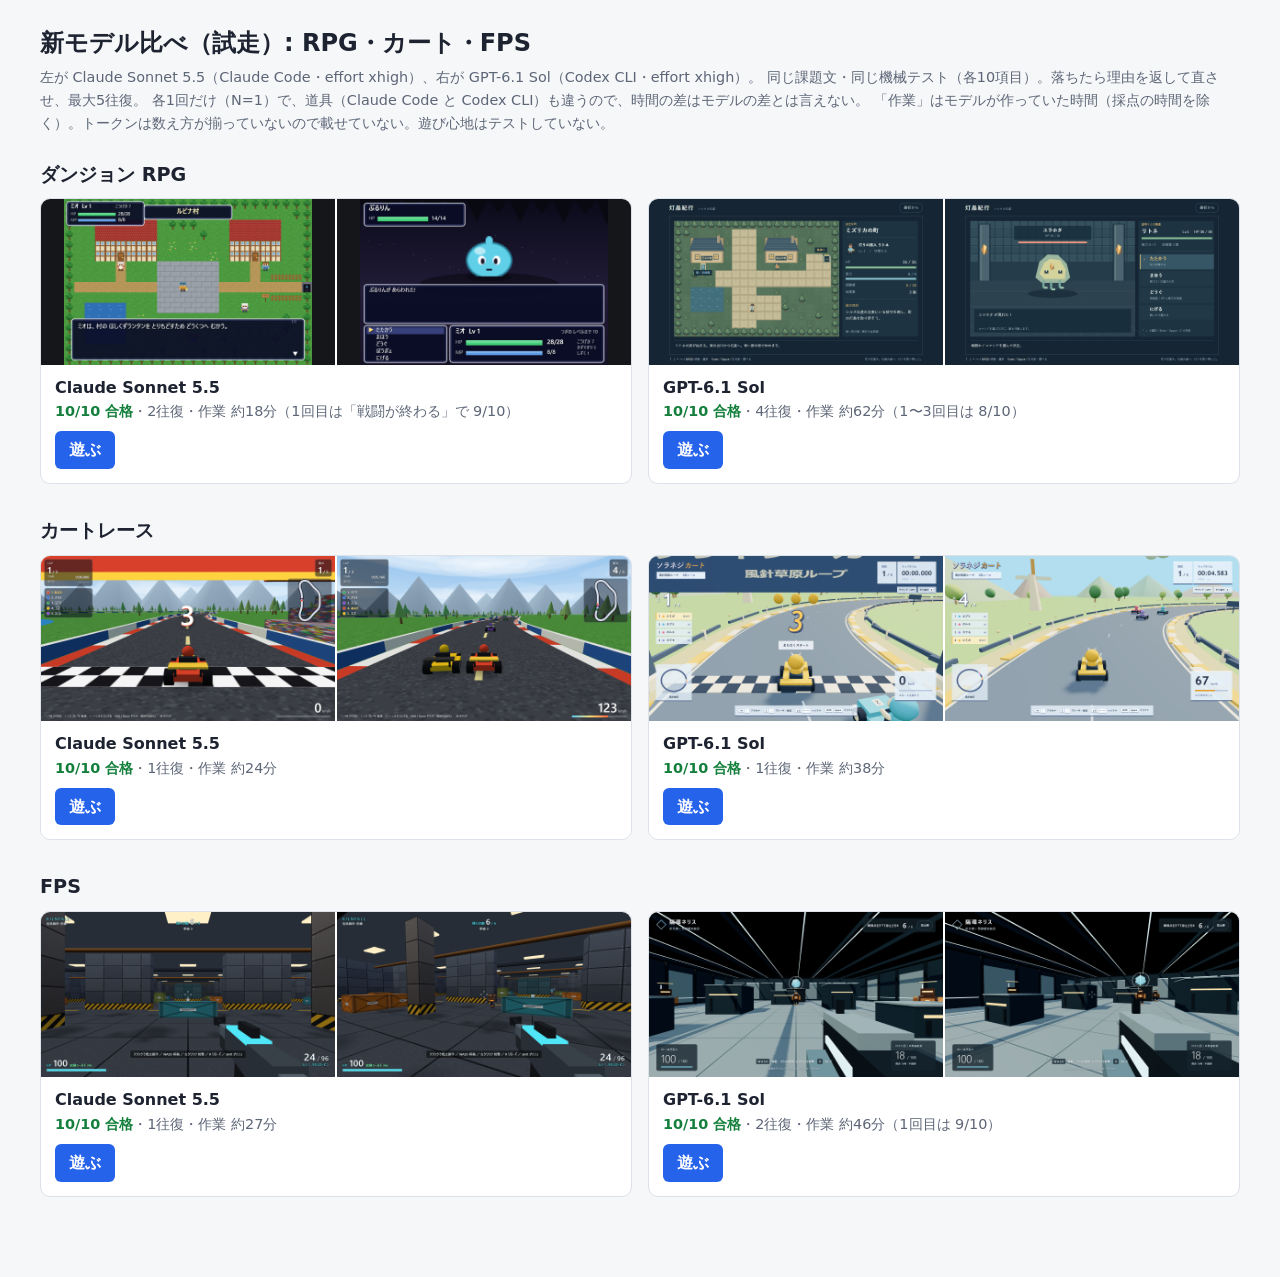
==== index.html @ 5c7145fa "AI モデルが作ったブラウザゲーム6本（Sonnet 5.5 と GPT-6.1 Sol、RPG・カート・FPS）" ====
<!doctype html>
<html lang="ja">
<head>
<meta charset="utf-8">
<meta name="viewport" content="width=device-width, initial-scale=1">
<title>新モデル比べ 試走</title>
<style>
  :root { --bg: #f6f7f9; --fg: #1d2330; --muted: #5d6677; --card: #fff; --line: #dde1e8; --accent: #2563eb; --ok: #15803d; }
  @media (prefers-color-scheme: dark) { :root { --bg: #12151b; --fg: #e6e9ef; --muted: #98a1b3; --card: #1b2029; --line: #2c3340; --accent: #7aa7ff; --ok: #4ade80; } }
  body { margin: 0; background: var(--bg); color: var(--fg); font-family: "Noto Sans JP", system-ui, sans-serif; line-height: 1.6; }
  main { max-width: 1200px; margin: 0 auto; padding: 24px 16px 48px; }
  h1 { font-size: 1.5rem; margin: 0 0 4px; }
  .note { color: var(--muted); font-size: .9rem; margin: 0 0 24px; }
  section { margin-bottom: 32px; }
  h2 { font-size: 1.2rem; margin: 0 0 8px; }
  .pair { display: grid; grid-template-columns: 1fr 1fr; gap: 16px; }
  @media (max-width: 760px) { .pair { grid-template-columns: 1fr; } }
  .card { background: var(--card); border: 1px solid var(--line); border-radius: 10px; overflow: hidden; }
  .card img { display: block; width: 100%; aspect-ratio: 16 / 9; object-fit: cover; }
  .body { padding: 10px 14px 14px; }
  .who { font-weight: 700; }
  .stats { color: var(--muted); font-size: .9rem; }
  .pass { color: var(--ok); font-weight: 700; }
  a.play { display: inline-block; margin-top: 8px; padding: 6px 14px; border-radius: 6px; background: var(--accent); color: #fff; text-decoration: none; font-weight: 700; }
  @media (prefers-color-scheme: dark) { a.play { color: #0b1020; } }
  .thumbs { display: grid; grid-template-columns: 1fr 1fr; gap: 2px; }
</style>
</head>
<body>
<main>
  <h1>新モデル比べ（試走）: RPG・カート・FPS</h1>
  <p class="note">
    左が Claude Sonnet 5.5（Claude Code・effort xhigh）、右が GPT-6.1 Sol（Codex CLI・effort xhigh）。
    同じ課題文・同じ機械テスト（各10項目）。落ちたら理由を返して直させ、最大5往復。
    各1回だけ（N=1）で、道具（Claude Code と Codex CLI）も違うので、時間の差はモデルの差とは言えない。
    「作業」はモデルが作っていた時間（採点の時間を除く）。トークンは数え方が揃っていないので載せていない。遊び心地はテストしていない。
  </p>

  <section>
    <h2>ダンジョン RPG</h2>
    <div class="pair">
      <div class="card">
        <div class="thumbs"><img src="screenshots/rpg-sonnet-1.png" alt="Sonnet RPG 開始画面"><img src="screenshots/rpg-sonnet-2.png" alt="Sonnet RPG 戦闘画面"></div>
        <div class="body"><div class="who">Claude Sonnet 5.5</div>
          <div class="stats"><span class="pass">10/10 合格</span>・2往復・作業 約18分（1回目は「戦闘が終わる」で 9/10）</div>
          <a class="play" href="sonnet-5.5/rpg/" target="_blank">遊ぶ</a></div>
      </div>
      <div class="card">
        <div class="thumbs"><img src="screenshots/rpg-codex-1.png" alt="Sol RPG 開始画面"><img src="screenshots/rpg-codex-2.png" alt="Sol RPG 戦闘画面"></div>
        <div class="body"><div class="who">GPT-6.1 Sol</div>
          <div class="stats"><span class="pass">10/10 合格</span>・4往復・作業 約62分（1〜3回目は 8/10）</div>
          <a class="play" href="gpt-6.1-sol/rpg/" target="_blank">遊ぶ</a></div>
      </div>
    </div>
  </section>

  <section>
    <h2>カートレース</h2>
    <div class="pair">
      <div class="card">
        <div class="thumbs"><img src="screenshots/kart-sonnet-1.png" alt="Sonnet カート 開始画面"><img src="screenshots/kart-sonnet-2.png" alt="Sonnet カート 走行中"></div>
        <div class="body"><div class="who">Claude Sonnet 5.5</div>
          <div class="stats"><span class="pass">10/10 合格</span>・1往復・作業 約24分</div>
          <a class="play" href="sonnet-5.5/kart/" target="_blank">遊ぶ</a></div>
      </div>
      <div class="card">
        <div class="thumbs"><img src="screenshots/kart-codex-1.png" alt="Sol カート 開始画面"><img src="screenshots/kart-codex-2.png" alt="Sol カート 走行中"></div>
        <div class="body"><div class="who">GPT-6.1 Sol</div>
          <div class="stats"><span class="pass">10/10 合格</span>・1往復・作業 約38分</div>
          <a class="play" href="gpt-6.1-sol/kart/" target="_blank">遊ぶ</a></div>
      </div>
    </div>
  </section>

  <section>
    <h2>FPS</h2>
    <div class="pair">
      <div class="card">
        <div class="thumbs"><img src="screenshots/fps-sonnet-1.png" alt="Sonnet FPS 開始画面"><img src="screenshots/fps-sonnet-2.png" alt="Sonnet FPS 照準"></div>
        <div class="body"><div class="who">Claude Sonnet 5.5</div>
          <div class="stats"><span class="pass">10/10 合格</span>・1往復・作業 約27分</div>
          <a class="play" href="sonnet-5.5/fps/" target="_blank">遊ぶ</a></div>
      </div>
      <div class="card">
        <div class="thumbs"><img src="screenshots/fps-codex-1.png" alt="Sol FPS 開始画面"><img src="screenshots/fps-codex-2.png" alt="Sol FPS 照準"></div>
        <div class="body"><div class="who">GPT-6.1 Sol</div>
          <div class="stats"><span class="pass">10/10 合格</span>・2往復・作業 約46分（1回目は 9/10）</div>
          <a class="play" href="gpt-6.1-sol/fps/" target="_blank">遊ぶ</a></div>
      </div>
    </div>
  </section>
</main>
</body>
</html>
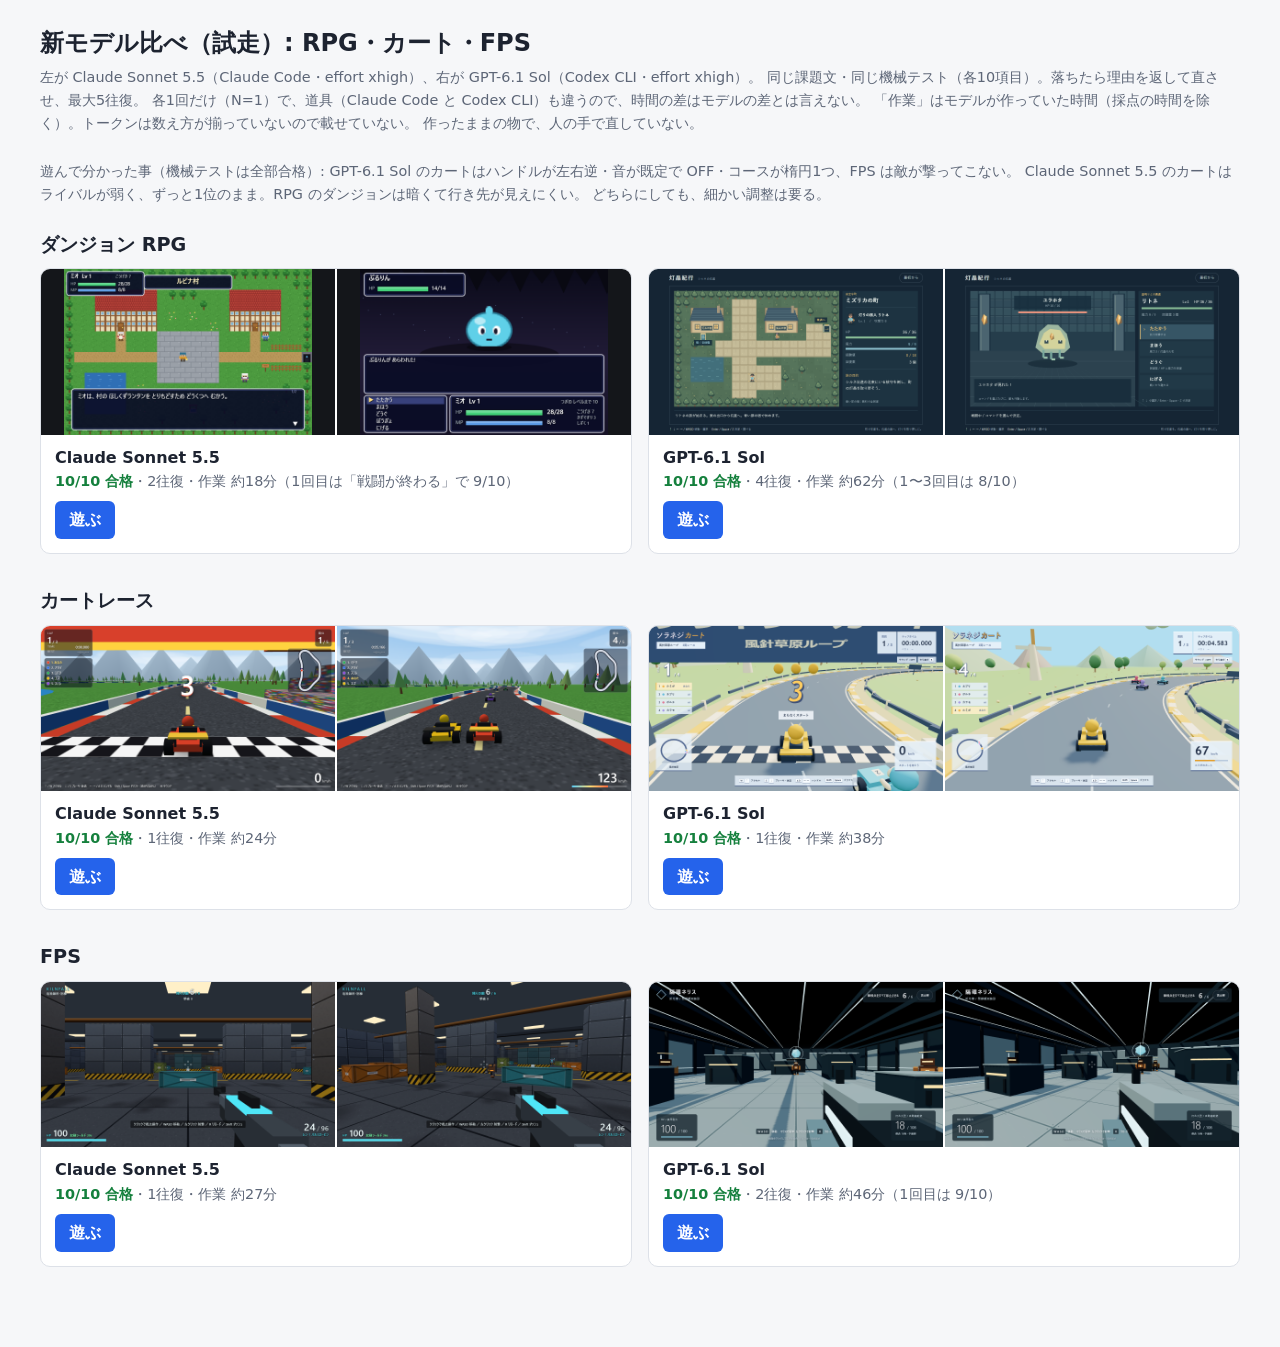
==== commit 6e7d69d5: "README と、トップページに遊んで分かった事" ====
--- a/index.html
+++ b/index.html
@@ -33,7 +33,13 @@
     左が Claude Sonnet 5.5（Claude Code・effort xhigh）、右が GPT-6.1 Sol（Codex CLI・effort xhigh）。
     同じ課題文・同じ機械テスト（各10項目）。落ちたら理由を返して直させ、最大5往復。
     各1回だけ（N=1）で、道具（Claude Code と Codex CLI）も違うので、時間の差はモデルの差とは言えない。
-    「作業」はモデルが作っていた時間（採点の時間を除く）。トークンは数え方が揃っていないので載せていない。遊び心地はテストしていない。
+    「作業」はモデルが作っていた時間（採点の時間を除く）。トークンは数え方が揃っていないので載せていない。
+    作ったままの物で、人の手で直していない。
+  </p>
+  <p class="note">
+    遊んで分かった事（機械テストは全部合格）: GPT-6.1 Sol のカートはハンドルが左右逆・音が既定で OFF・コースが楕円1つ、FPS は敵が撃ってこない。
+    Claude Sonnet 5.5 のカートはライバルが弱く、ずっと1位のまま。RPG のダンジョンは暗くて行き先が見えにくい。
+    どちらにしても、細かい調整は要る。
   </p>
 
   <section>
